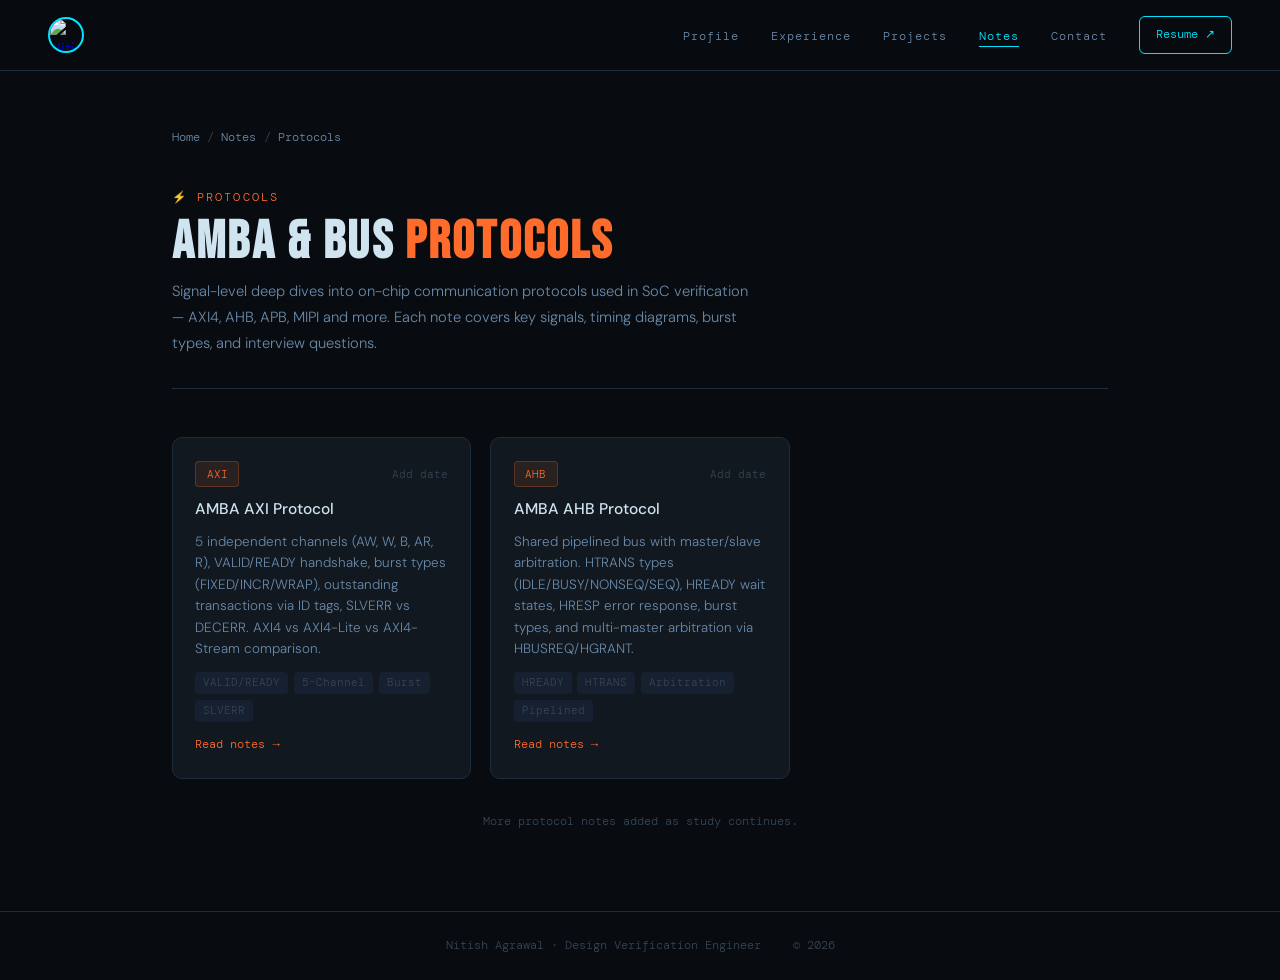
==== notes/protocols/index.html @ a8ee8c74 "Test 1" ====
<!DOCTYPE html>
<html lang="en">
<head>
  <meta charset="UTF-8" /><meta name="viewport" content="width=device-width, initial-scale=1.0"/>
  <title>Protocols</title>
  <link rel="preconnect" href="https://fonts.googleapis.com">
  <link href="https://fonts.googleapis.com/css2?family=Bebas+Neue&family=DM+Mono:ital,wght@0,400;0,500;1,400&family=DM+Sans:wght@300;400;500&display=swap" rel="stylesheet">
  <link rel="stylesheet" href="../shared.css" />
</head>
<body class="protocols">

<nav>
  <div class="nav-logo">
    <a href="../../index.html" class="nav-avatar-link">
      <img src="../../profile.jpg" alt="Nitish" class="nav-avatar-img" />
    </a>
  </div>
  <ul class="nav-links">
    <li><a href="../../index.html#profile"    class="nav-link">Profile</a></li>
    <li><a href="../../index.html#experience" class="nav-link">Experience</a></li>
    <li><a href="../../index.html#projects"   class="nav-link">Projects</a></li>
    <li><a href="../../index.html#notes"      class="nav-link active">Notes</a></li>
    <li><a href="../../index.html#contact"    class="nav-link">Contact</a></li>
  </ul>
  <a href="../../resume.pdf" class="nav-resume" target="_blank">Resume ↗</a>
</nav>

<main class="hub-page">
  <div class="breadcrumb">
    <a href="../../index.html">Home</a>
    <span class="sep">/</span>
    <a href="../../index.html#notes">Notes</a>
    <span class="sep">/</span>
    <span class="current">Protocols</span>
  </div>

  <header class="hub-header">
    <span class="hub-eyebrow" style="color:var(--accent2);">⚡ Protocols</span>
    <h2 class="hub-title">AMBA &amp; Bus <em style="color:var(--accent2);">Protocols</em></h2>
    <p class="hub-desc">
      Signal-level deep dives into on-chip communication protocols used in SoC verification —
      AXI4, AHB, APB, MIPI and more. Each note covers key signals, timing diagrams,
      burst types, and interview questions.
    </p>
  </header>

  <!-- =====================================================
    HOW TO ADD A NEW PROTOCOL NOTE:
    1. Copy one <a class="note-card"> block below
    2. Change: href, card-date, card-title, card-summary, card-tags
    3. Create that .html file by copying _template.html
    4. git add . && git commit -m "Add APB notes" && git push
  ===================================================== -->
  <div class="notes-grid">

    <a class="note-card" href="../protocols/axi/axi-protocol.html">
      <div class="card-top">
        <span class="card-badge badge-protocols">AXI</span>
        <span class="card-date">Add date</span>
      </div>
      <h3 class="card-title">AMBA AXI Protocol</h3>
      <p class="card-summary">
        5 independent channels (AW, W, B, AR, R), VALID/READY handshake,
        burst types (FIXED/INCR/WRAP), outstanding transactions via ID tags,
        SLVERR vs DECERR. AXI4 vs AXI4-Lite vs AXI4-Stream comparison.
      </p>
      <div class="card-tags">
        <span>VALID/READY</span><span>5-Channel</span><span>Burst</span><span>SLVERR</span>
      </div>
      <span class="card-link">Read notes →</span>
    </a>

    <a class="note-card" href="../protocols/ahb/ahb-protocol.html">
      <div class="card-top">
        <span class="card-badge badge-protocols">AHB</span>
        <span class="card-date">Add date</span>
      </div>
      <h3 class="card-title">AMBA AHB Protocol</h3>
      <p class="card-summary">
        Shared pipelined bus with master/slave arbitration. HTRANS types
        (IDLE/BUSY/NONSEQ/SEQ), HREADY wait states, HRESP error response,
        burst types, and multi-master arbitration via HBUSREQ/HGRANT.
      </p>
      <div class="card-tags">
        <span>HREADY</span><span>HTRANS</span><span>Arbitration</span><span>Pipelined</span>
      </div>
      <span class="card-link">Read notes →</span>
    </a>

    <!-- PASTE NEW CARDS ABOVE THIS LINE -->

  </div>
  <p class="hub-cta">More protocol notes added as study continues.</p>
</main>

<footer>
  <span>Nitish Agrawal · Design Verification Engineer</span>
  <span id="yr"></span>
</footer>
<script>document.getElementById('yr').textContent = '© ' + new Date().getFullYear();</script>
</body>
</html>
---- notes/shared.css ----
/* ============================================================
   _shared.css  —  used by EVERY hub page and note page
   Location: notes/_shared.css
   Referenced as: href="../_shared.css"   (from notes/protocols/)
                  href="../_shared.css"   (from notes/systemverilog/)
   ============================================================ */

/* ── DESIGN TOKENS (same as main site) ── */
:root {
  --bg:         #080c10;
  --surface:    #111820;
  --surface2:   #162030;
  --border:     #1e2d3d;
  --border2:    #243040;
  --accent:     #00e5ff;
  --accent2:    #ff6b2b;
  --accent3:    #39ff14;
  --text:       #d0e4f0;
  --text-muted: #6a8aaa;
  --text-dim:   #354555;
  --font-display: 'Bebas Neue', sans-serif;
  --font-mono:    'DM Mono', monospace;
  --font-body:    'DM Sans', sans-serif;
  --radius: 10px;
  --tr: 0.22s cubic-bezier(.4,0,.2,1);
}

*, *::before, *::after { box-sizing: border-box; margin: 0; padding: 0; }
html { scroll-behavior: smooth; }
body {
  background: var(--bg);
  color: var(--text);
  font-family: var(--font-body);
  font-weight: 300;
  line-height: 1.7;
}

/* ── NAV ─────────────────────────────────────────────────── */
nav {
  position: fixed;
  top: 0; left: 0; right: 0;
  z-index: 100;
  display: flex;
  align-items: center;
  gap: 2rem;
  padding: 1rem 3rem;
  background: rgba(8,12,16,0.92);
  backdrop-filter: blur(16px);
  border-bottom: 1px solid var(--border);
}
/* avatar (logo) */
.nav-logo { margin-right: auto; }
.nav-avatar-link { display: flex; align-items: center; text-decoration: none; }
.nav-avatar-img {
  width: 36px; height: 36px;
  border-radius: 50%;
  object-fit: cover;
  object-position: top center;
  border: 2px solid var(--accent);
  transition: box-shadow var(--tr), transform var(--tr);
}
.nav-avatar-img:hover { box-shadow: 0 0 0 3px rgba(0,229,255,0.25); transform: scale(1.05); }
/* links */
.nav-links { display: flex; gap: 2rem; list-style: none; }
.nav-link {
  font-family: var(--font-mono);
  font-size: 0.78rem;
  color: var(--text-muted);
  text-decoration: none;
  letter-spacing: 0.08em;
  transition: color var(--tr);
  position: relative;
}
.nav-link::after {
  content: '';
  position: absolute;
  bottom: -3px; left: 0; right: 0;
  height: 1px;
  background: var(--accent);
  transform: scaleX(0);
  transition: transform var(--tr);
}
.nav-link:hover, .nav-link.active { color: var(--accent); }
.nav-link:hover::after, .nav-link.active::after { transform: scaleX(1); }
/* resume button */
.nav-resume {
  font-family: var(--font-mono);
  font-size: 0.78rem;
  padding: 0.45rem 1rem;
  border: 1px solid var(--accent);
  color: var(--accent);
  border-radius: 6px;
  text-decoration: none;
  transition: all var(--tr);
}
.nav-resume:hover { background: var(--accent); color: var(--bg); }

/* ── BREADCRUMB ──────────────────────────────────────────── */
.breadcrumb {
  display: flex;
  align-items: center;
  gap: 0.45rem;
  font-family: var(--font-mono);
  font-size: 0.72rem;
  color: var(--text-dim);
  margin-bottom: 2.5rem;
  flex-wrap: wrap;
}
.breadcrumb a { color: var(--text-muted); text-decoration: none; transition: color var(--tr); }
.breadcrumb a:hover { color: var(--accent); }
.breadcrumb .sep { color: var(--text-dim); }
.breadcrumb .current { color: var(--text-muted); }

/* ── HUB PAGE (folder index) ─────────────────────────────── */
.hub-page {
  max-width: 1000px;
  margin: 0 auto;
  padding: 8rem 2rem 5rem;
}

.hub-header {
  margin-bottom: 3rem;
  padding-bottom: 2rem;
  border-bottom: 1px solid var(--border);
}
.hub-eyebrow {
  font-family: var(--font-mono);
  font-size: 0.72rem;
  letter-spacing: 0.18em;
  text-transform: uppercase;
  display: block;
  margin-bottom: 0.5rem;
}
.hub-title {
  font-family: var(--font-display);
  font-size: clamp(2.2rem, 5vw, 3.4rem);
  letter-spacing: 0.04em;
  line-height: 1;
  margin-bottom: 0.6rem;
}
.hub-title em { font-style: normal; }
.hub-desc {
  font-size: 0.92rem;
  color: var(--text-muted);
  max-width: 580px;
  line-height: 1.75;
}

/* Note cards grid (inside hub) */
.notes-grid {
  display: grid;
  grid-template-columns: repeat(auto-fill, minmax(280px, 1fr));
  gap: 1.2rem;
}

.note-card {
  display: flex;
  flex-direction: column;
  gap: 0.75rem;
  background: var(--surface);
  border: 1px solid var(--border);
  border-radius: var(--radius);
  padding: 1.4rem;
  text-decoration: none;
  color: inherit;
  position: relative;
  overflow: hidden;
  transition: border-color var(--tr), transform var(--tr), box-shadow var(--tr);
}
.note-card::before {
  content: '';
  position: absolute;
  top: 0; left: 0; right: 0;
  height: 2px;
  transform: scaleX(0);
  transform-origin: left;
  transition: transform 0.3s ease;
}
.note-card:hover {
  border-color: var(--border2);
  transform: translateY(-3px);
  box-shadow: 0 12px 36px rgba(0,0,0,0.35);
}
.note-card:hover::before { transform: scaleX(1); }

/* Each folder can set its own accent for ::before */
.protocols  .note-card::before { background: linear-gradient(90deg, var(--accent2), var(--accent)); }
.sv         .note-card::before { background: linear-gradient(90deg, var(--accent3), var(--accent)); }
.uvm        .note-card::before { background: linear-gradient(90deg, var(--accent),  var(--accent2)); }
.concepts   .note-card::before { background: linear-gradient(90deg, #fbbf24, var(--accent2)); }
.behavioral .note-card::before { background: linear-gradient(90deg, #c084fc, var(--accent2)); }

.card-top { display: flex; justify-content: space-between; align-items: center; }

.card-badge {
  font-family: var(--font-mono);
  font-size: 0.67rem;
  padding: 0.18rem 0.65rem;
  border-radius: 4px;
}
/* Colours set per-folder via a class on <body> or inline style */
.badge-protocols { background: rgba(255,107,43,0.1); color: var(--accent2); border: 1px solid rgba(255,107,43,0.25); }
.badge-sv        { background: rgba(57,255,20,0.08); color: var(--accent3); border: 1px solid rgba(57,255,20,0.22); }
.badge-uvm       { background: rgba(0,229,255,0.08); color: var(--accent);  border: 1px solid rgba(0,229,255,0.22); }
.badge-concepts  { background: rgba(251,191,36,0.08);color: #fbbf24;        border: 1px solid rgba(251,191,36,0.22); }
.badge-behavioral{ background: rgba(192,132,252,0.08);color:#c084fc;        border: 1px solid rgba(192,132,252,0.22); }

.card-date { font-family: var(--font-mono); font-size: 0.67rem; color: var(--text-dim); }
.card-title { font-family: var(--font-body); font-size: 0.97rem; font-weight: 500; line-height: 1.3; color: var(--text); }
.card-summary { font-size: 0.84rem; color: var(--text-muted); line-height: 1.6; flex: 1; }
.card-tags { display: flex; flex-wrap: wrap; gap: 0.35rem; }
.card-tags span { font-family: var(--font-mono); font-size: 0.66rem; padding: 0.14rem 0.5rem; background: var(--surface2); border-radius: 4px; color: var(--text-dim); }
.card-link {
  font-family: var(--font-mono);
  font-size: 0.77rem;
  color: var(--accent2);
  display: inline-flex;
  align-items: center;
  gap: 0.3rem;
  transition: gap var(--tr), color var(--tr);
  align-self: flex-start;
}
.note-card:hover .card-link { color: var(--accent); gap: 0.6rem; }

.hub-cta {
  font-family: var(--font-mono);
  font-size: 0.75rem;
  color: var(--text-dim);
  margin-top: 2rem;
  text-align: center;
}

/* ── NOTE PAGE (individual note) ─────────────────────────── */
.note-page {
  max-width: 800px;
  margin: 0 auto;
  padding: 8rem 2rem 5rem;
}

.note-header {
  margin-bottom: 3rem;
  padding-bottom: 2rem;
  border-bottom: 1px solid var(--border);
}
.note-eyebrow {
  font-family: var(--font-mono);
  font-size: 0.7rem;
  padding: 0.22rem 0.75rem;
  border-radius: 4px;
  display: inline-block;
  margin-bottom: 1rem;
}
.note-title {
  font-family: var(--font-display);
  font-size: clamp(2rem, 5vw, 3rem);
  letter-spacing: 0.04em;
  line-height: 1.05;
  margin-bottom: 0.75rem;
}
.note-meta {
  display: flex;
  gap: 1.5rem;
  flex-wrap: wrap;
  font-family: var(--font-mono);
  font-size: 0.72rem;
  color: var(--text-muted);
}

/* ── NOTE BODY CONTENT ───────────────────────────────────── */
.note-body { display: flex; flex-direction: column; }

.note-body h2 {
  font-family: var(--font-display);
  font-size: 1.55rem;
  letter-spacing: 0.04em;
  margin: 2.5rem 0 1rem;
  padding-bottom: 0.4rem;
  border-bottom: 1px solid var(--border);
}
.note-body h3 { font-size: 1rem; font-weight: 500; color: var(--text); margin: 1.8rem 0 0.6rem; }
.note-body p  { font-size: 0.92rem; color: var(--text-muted); margin-bottom: 1rem; line-height: 1.8; }

.note-body ul, .note-body ol { margin: 0 0 1.2rem 1.4rem; display: flex; flex-direction: column; gap: 0.4rem; }
.note-body li { font-size: 0.91rem; color: var(--text-muted); line-height: 1.7; }
.note-body strong { color: var(--text); font-weight: 500; }
.note-body em { font-style: normal; }

.note-body pre {
  background: var(--surface);
  border: 1px solid var(--border2);
  border-radius: var(--radius);
  padding: 1.3rem;
  overflow-x: auto;
  margin: 1rem 0 1.5rem;
}
.note-body code { font-family: var(--font-mono); font-size: 0.83rem; line-height: 1.6; color: var(--text); }
.note-body p code, .note-body li code {
  background: var(--surface2);
  padding: 0.1em 0.4em;
  border-radius: 4px;
  font-size: 0.81rem;
  color: var(--accent);
  border: 1px solid var(--border);
}

/* Callout boxes */
.callout      { border-left: 3px solid var(--accent);  background: rgba(0,229,255,0.04); padding: 1rem 1.4rem; border-radius: 0 var(--radius) var(--radius) 0; margin: 1.2rem 0; }
.callout.warn { border-color: var(--accent2); background: rgba(255,107,43,0.04); }
.callout.tip  { border-color: var(--accent3); background: rgba(57,255,20,0.04);  }
.callout p { margin: 0; font-size: 0.87rem; }

/* Table */
.note-body table { width: 100%; border-collapse: collapse; font-family: var(--font-mono); font-size: 0.81rem; margin: 1rem 0 1.5rem; }
.note-body th { background: var(--surface2); padding: 0.6rem 0.9rem; text-align: left; border: 1px solid var(--border2); font-weight: 500; }
.note-body td { padding: 0.55rem 0.9rem; border: 1px solid var(--border); color: var(--text-muted); vertical-align: top; }
.note-body tr:hover td { background: var(--surface); }

hr { border: none; border-top: 1px solid var(--border); margin: 2.5rem 0; }

/* ── FOOTER ──────────────────────────────────────────────── */
footer {
  border-top: 1px solid var(--border);
  padding: 1.5rem 2.5rem;
  font-family: var(--font-mono);
  font-size: 0.72rem;
  color: var(--text-dim);
  display: flex;
  justify-content: center;
  gap: 2rem;
}

/* ── RESPONSIVE ──────────────────────────────────────────── */
@media (max-width: 768px) {
  nav { padding: 1rem 1.5rem; }
  .nav-links { display: none; }
  .hub-page, .note-page { padding: 7rem 1.2rem 4rem; }
  .notes-grid { grid-template-columns: 1fr; }
}
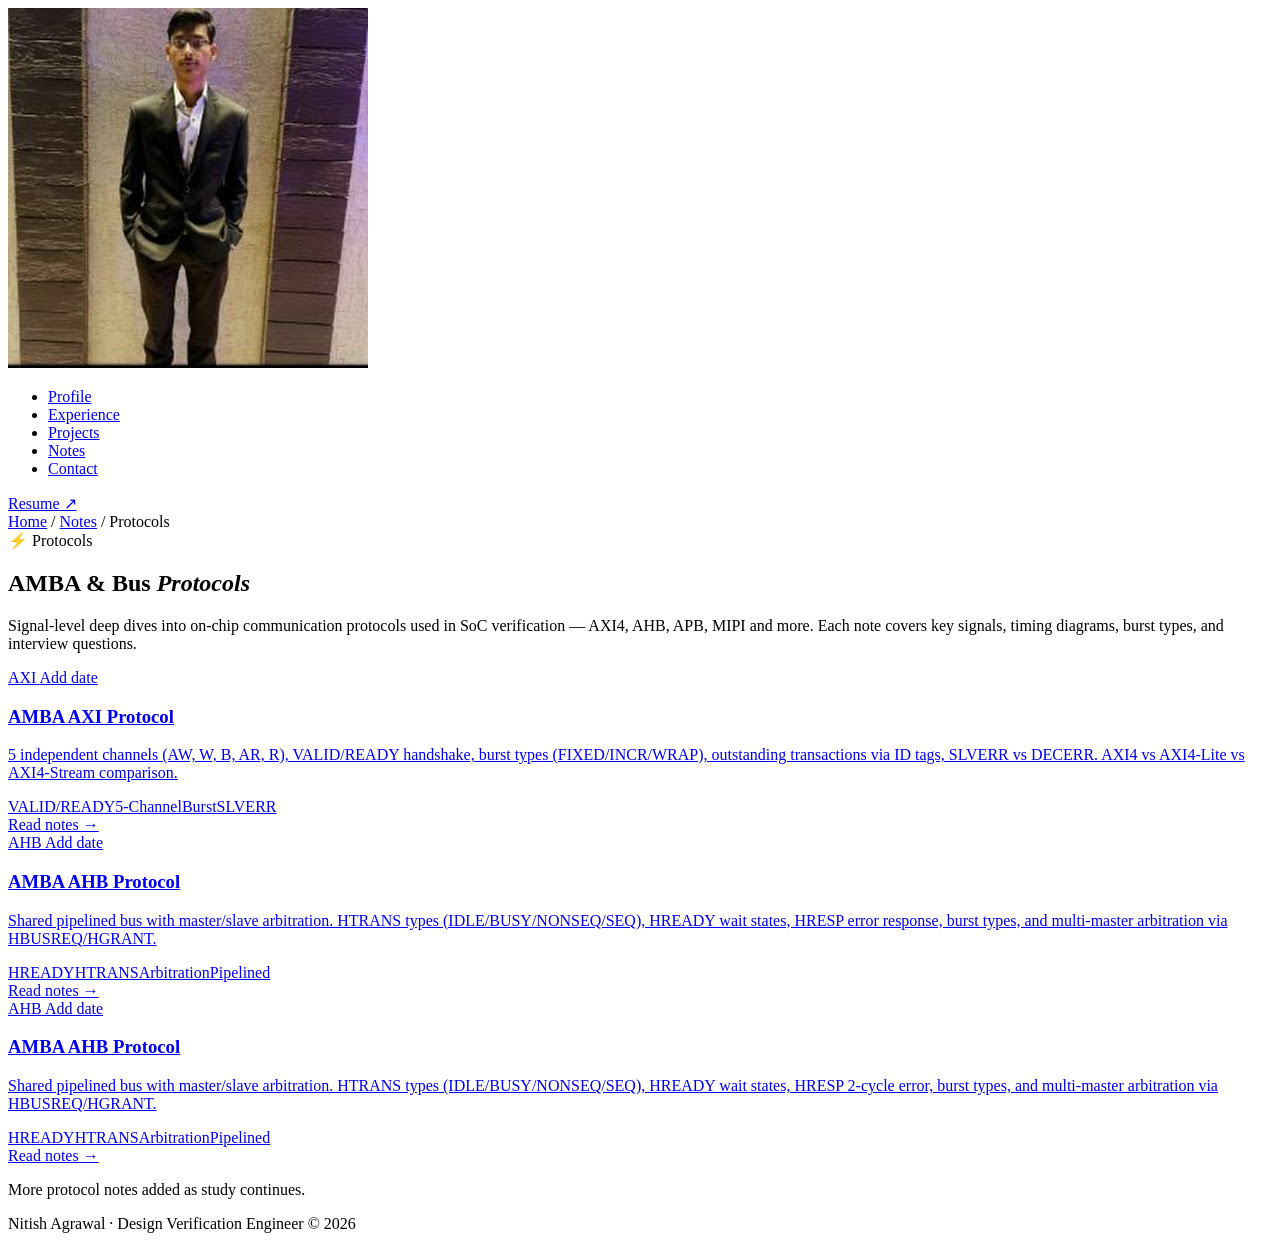
==== commit 52cea8ca: "Phone version" ====
--- a/notes/protocols/index.html
+++ b/notes/protocols/index.html
@@ -2,10 +2,10 @@
 <html lang="en">
 <head>
   <meta charset="UTF-8" /><meta name="viewport" content="width=device-width, initial-scale=1.0"/>
-  <title>Protocols</title>
+  <title>Protocols — Nitish Agrawal</title>
   <link rel="preconnect" href="https://fonts.googleapis.com">
   <link href="https://fonts.googleapis.com/css2?family=Bebas+Neue&family=DM+Mono:ital,wght@0,400;0,500;1,400&family=DM+Sans:wght@300;400;500&display=swap" rel="stylesheet">
-  <link rel="stylesheet" href="../shared.css" />
+  <link rel="stylesheet" href="../_shared.css" />
 </head>
 <body class="protocols">
 
@@ -53,7 +53,7 @@
   ===================================================== -->
   <div class="notes-grid">
 
-    <a class="note-card" href="../protocols/axi/axi-protocol.html">
+    <a class="note-card" href="axi-protocol.html">
       <div class="card-top">
         <span class="card-badge badge-protocols">AXI</span>
         <span class="card-date">Add date</span>
@@ -70,7 +70,7 @@
       <span class="card-link">Read notes →</span>
     </a>
 
-    <a class="note-card" href="../protocols/ahb/ahb-protocol.html">
+    <a class="note-card" href="ahb-protocol.html">
       <div class="card-top">
         <span class="card-badge badge-protocols">AHB</span>
         <span class="card-date">Add date</span>
@@ -79,6 +79,23 @@
       <p class="card-summary">
         Shared pipelined bus with master/slave arbitration. HTRANS types
         (IDLE/BUSY/NONSEQ/SEQ), HREADY wait states, HRESP error response,
+        burst types, and multi-master arbitration via HBUSREQ/HGRANT.
+      </p>
+      <div class="card-tags">
+        <span>HREADY</span><span>HTRANS</span><span>Arbitration</span><span>Pipelined</span>
+      </div>
+      <span class="card-link">Read notes →</span>
+    </a>
+
+    <a class="note-card" href="ahb-protocol.html">
+      <div class="card-top">
+        <span class="card-badge badge-protocols">AHB</span>
+        <span class="card-date">Add date</span>
+      </div>
+      <h3 class="card-title">AMBA AHB Protocol</h3>
+      <p class="card-summary">
+        Shared pipelined bus with master/slave arbitration. HTRANS types
+        (IDLE/BUSY/NONSEQ/SEQ), HREADY wait states, HRESP 2-cycle error,
         burst types, and multi-master arbitration via HBUSREQ/HGRANT.
       </p>
       <div class="card-tags">
@@ -98,5 +115,26 @@
   <span id="yr"></span>
 </footer>
 <script>document.getElementById('yr').textContent = '© ' + new Date().getFullYear();</script>
+
+  <script>
+  // Mobile hamburger
+  (function() {
+    var btn = document.getElementById('navHamburger');
+    var drawer = document.getElementById('navDrawer');
+    if (!btn || !drawer) return;
+    btn.addEventListener('click', function(e) {
+      e.stopPropagation();
+      drawer.classList.toggle('open');
+    });
+    drawer.querySelectorAll('a').forEach(function(a) {
+      a.addEventListener('click', function() { drawer.classList.remove('open'); });
+    });
+    document.addEventListener('click', function(e) {
+      if (!btn.contains(e.target) && !drawer.contains(e.target)) {
+        drawer.classList.remove('open');
+      }
+    });
+  })();
+  </script>
 </body>
-</html>+</html>
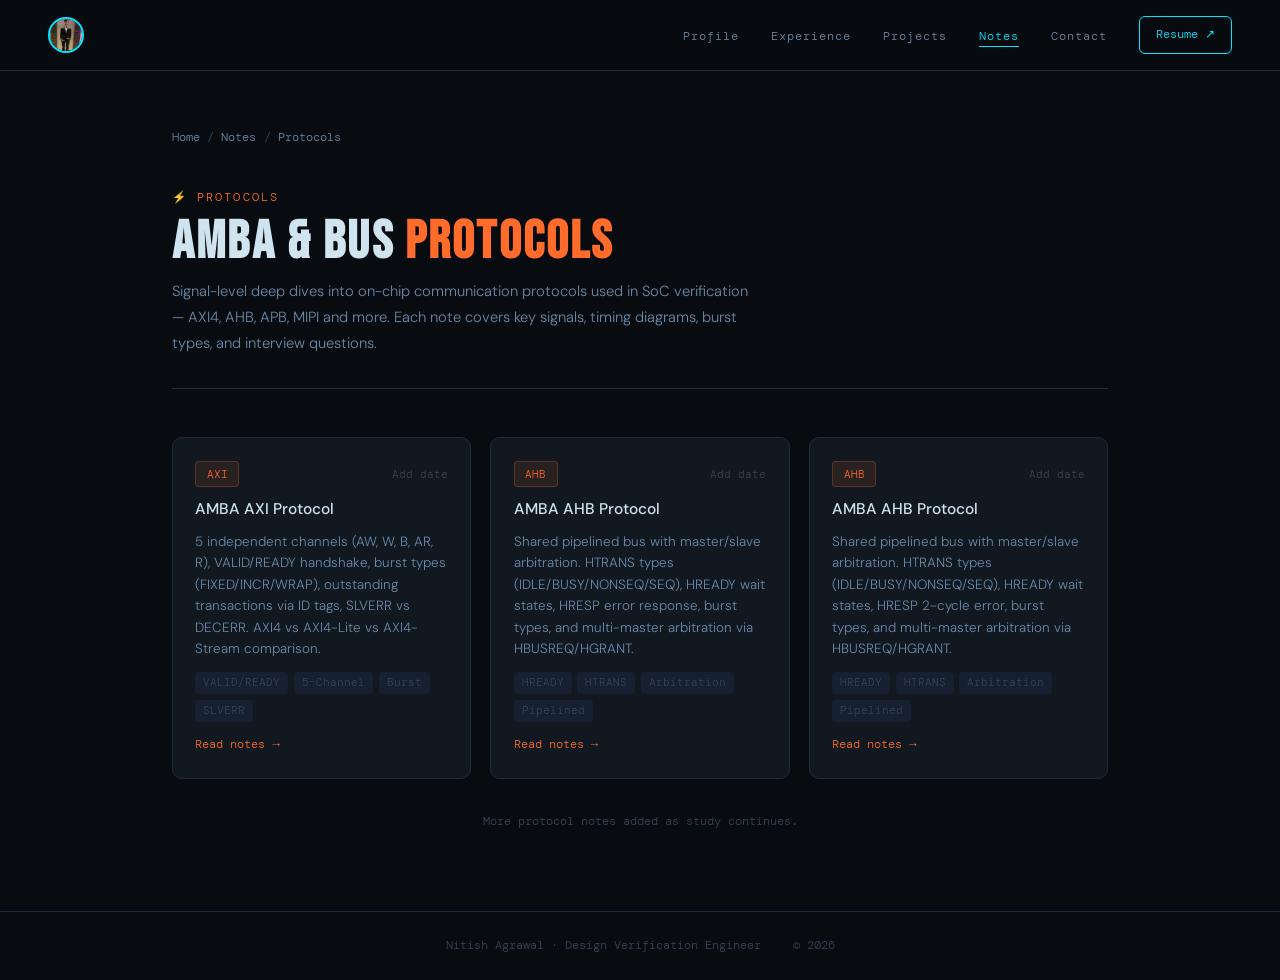
==== commit aee155f5: "Phone version" ====
--- a/notes/protocols/index.html
+++ b/notes/protocols/index.html
@@ -5,7 +5,7 @@
   <title>Protocols — Nitish Agrawal</title>
   <link rel="preconnect" href="https://fonts.googleapis.com">
   <link href="https://fonts.googleapis.com/css2?family=Bebas+Neue&family=DM+Mono:ital,wght@0,400;0,500;1,400&family=DM+Sans:wght@300;400;500&display=swap" rel="stylesheet">
-  <link rel="stylesheet" href="../_shared.css" />
+  <link rel="stylesheet" href="../shared.css" />
 </head>
 <body class="protocols">
 
--- a/notes/shared.css
+++ b/notes/shared.css
@@ -0,0 +1,405 @@
+/* ============================================================
+   _shared.css  —  used by EVERY hub page and note page
+   Location: notes/_shared.css
+   Referenced as: href="../_shared.css"   (from notes/protocols/)
+                  href="../_shared.css"   (from notes/systemverilog/)
+   ============================================================ */
+
+/* ── DESIGN TOKENS (same as main site) ── */
+:root {
+  --bg:         #080c10;
+  --surface:    #111820;
+  --surface2:   #162030;
+  --border:     #1e2d3d;
+  --border2:    #243040;
+  --accent:     #00e5ff;
+  --accent2:    #ff6b2b;
+  --accent3:    #39ff14;
+  --text:       #d0e4f0;
+  --text-muted: #6a8aaa;
+  --text-dim:   #354555;
+  --font-display: 'Bebas Neue', sans-serif;
+  --font-mono:    'DM Mono', monospace;
+  --font-body:    'DM Sans', sans-serif;
+  --radius: 10px;
+  --tr: 0.22s cubic-bezier(.4,0,.2,1);
+}
+
+*, *::before, *::after { box-sizing: border-box; margin: 0; padding: 0; }
+html { scroll-behavior: smooth; }
+body {
+  background: var(--bg);
+  color: var(--text);
+  font-family: var(--font-body);
+  font-weight: 300;
+  line-height: 1.7;
+}
+
+/* ── NAV ─────────────────────────────────────────────────── */
+nav {
+  position: fixed;
+  top: 0; left: 0; right: 0;
+  z-index: 100;
+  display: flex;
+  align-items: center;
+  gap: 2rem;
+  padding: 1rem 3rem;
+  background: rgba(8,12,16,0.92);
+  backdrop-filter: blur(16px);
+  border-bottom: 1px solid var(--border);
+}
+/* avatar (logo) */
+.nav-logo { margin-right: auto; }
+.nav-avatar-link { display: flex; align-items: center; text-decoration: none; }
+.nav-avatar-img {
+  width: 36px; height: 36px;
+  border-radius: 50%;
+  object-fit: cover;
+  object-position: top center;
+  border: 2px solid var(--accent);
+  transition: box-shadow var(--tr), transform var(--tr);
+}
+.nav-avatar-img:hover { box-shadow: 0 0 0 3px rgba(0,229,255,0.25); transform: scale(1.05); }
+/* links */
+.nav-links { display: flex; gap: 2rem; list-style: none; }
+.nav-link {
+  font-family: var(--font-mono);
+  font-size: 0.78rem;
+  color: var(--text-muted);
+  text-decoration: none;
+  letter-spacing: 0.08em;
+  transition: color var(--tr);
+  position: relative;
+}
+.nav-link::after {
+  content: '';
+  position: absolute;
+  bottom: -3px; left: 0; right: 0;
+  height: 1px;
+  background: var(--accent);
+  transform: scaleX(0);
+  transition: transform var(--tr);
+}
+.nav-link:hover, .nav-link.active { color: var(--accent); }
+.nav-link:hover::after, .nav-link.active::after { transform: scaleX(1); }
+/* resume button */
+.nav-resume {
+  font-family: var(--font-mono);
+  font-size: 0.78rem;
+  padding: 0.45rem 1rem;
+  border: 1px solid var(--accent);
+  color: var(--accent);
+  border-radius: 6px;
+  text-decoration: none;
+  transition: all var(--tr);
+}
+.nav-resume:hover { background: var(--accent); color: var(--bg); }
+
+/* ── BREADCRUMB ──────────────────────────────────────────── */
+.breadcrumb {
+  display: flex;
+  align-items: center;
+  gap: 0.45rem;
+  font-family: var(--font-mono);
+  font-size: 0.72rem;
+  color: var(--text-dim);
+  margin-bottom: 2.5rem;
+  flex-wrap: wrap;
+}
+.breadcrumb a { color: var(--text-muted); text-decoration: none; transition: color var(--tr); }
+.breadcrumb a:hover { color: var(--accent); }
+.breadcrumb .sep { color: var(--text-dim); }
+.breadcrumb .current { color: var(--text-muted); }
+
+/* ── HUB PAGE (folder index) ─────────────────────────────── */
+.hub-page {
+  max-width: 1000px;
+  margin: 0 auto;
+  padding: 8rem 2rem 5rem;
+}
+
+.hub-header {
+  margin-bottom: 3rem;
+  padding-bottom: 2rem;
+  border-bottom: 1px solid var(--border);
+}
+.hub-eyebrow {
+  font-family: var(--font-mono);
+  font-size: 0.72rem;
+  letter-spacing: 0.18em;
+  text-transform: uppercase;
+  display: block;
+  margin-bottom: 0.5rem;
+}
+.hub-title {
+  font-family: var(--font-display);
+  font-size: clamp(2.2rem, 5vw, 3.4rem);
+  letter-spacing: 0.04em;
+  line-height: 1;
+  margin-bottom: 0.6rem;
+}
+.hub-title em { font-style: normal; }
+.hub-desc {
+  font-size: 0.92rem;
+  color: var(--text-muted);
+  max-width: 580px;
+  line-height: 1.75;
+}
+
+/* Note cards grid (inside hub) */
+.notes-grid {
+  display: grid;
+  grid-template-columns: repeat(auto-fill, minmax(280px, 1fr));
+  gap: 1.2rem;
+}
+
+.note-card {
+  display: flex;
+  flex-direction: column;
+  gap: 0.75rem;
+  background: var(--surface);
+  border: 1px solid var(--border);
+  border-radius: var(--radius);
+  padding: 1.4rem;
+  text-decoration: none;
+  color: inherit;
+  position: relative;
+  overflow: hidden;
+  transition: border-color var(--tr), transform var(--tr), box-shadow var(--tr);
+}
+.note-card::before {
+  content: '';
+  position: absolute;
+  top: 0; left: 0; right: 0;
+  height: 2px;
+  transform: scaleX(0);
+  transform-origin: left;
+  transition: transform 0.3s ease;
+}
+.note-card:hover {
+  border-color: var(--border2);
+  transform: translateY(-3px);
+  box-shadow: 0 12px 36px rgba(0,0,0,0.35);
+}
+.note-card:hover::before { transform: scaleX(1); }
+
+/* Each folder can set its own accent for ::before */
+.protocols  .note-card::before { background: linear-gradient(90deg, var(--accent2), var(--accent)); }
+.sv         .note-card::before { background: linear-gradient(90deg, var(--accent3), var(--accent)); }
+.uvm        .note-card::before { background: linear-gradient(90deg, var(--accent),  var(--accent2)); }
+.concepts   .note-card::before { background: linear-gradient(90deg, #fbbf24, var(--accent2)); }
+.behavioral .note-card::before { background: linear-gradient(90deg, #c084fc, var(--accent2)); }
+
+.card-top { display: flex; justify-content: space-between; align-items: center; }
+
+.card-badge {
+  font-family: var(--font-mono);
+  font-size: 0.67rem;
+  padding: 0.18rem 0.65rem;
+  border-radius: 4px;
+}
+/* Colours set per-folder via a class on <body> or inline style */
+.badge-protocols { background: rgba(255,107,43,0.1); color: var(--accent2); border: 1px solid rgba(255,107,43,0.25); }
+.badge-sv        { background: rgba(57,255,20,0.08); color: var(--accent3); border: 1px solid rgba(57,255,20,0.22); }
+.badge-uvm       { background: rgba(0,229,255,0.08); color: var(--accent);  border: 1px solid rgba(0,229,255,0.22); }
+.badge-concepts  { background: rgba(251,191,36,0.08);color: #fbbf24;        border: 1px solid rgba(251,191,36,0.22); }
+.badge-behavioral{ background: rgba(192,132,252,0.08);color:#c084fc;        border: 1px solid rgba(192,132,252,0.22); }
+
+.card-date { font-family: var(--font-mono); font-size: 0.67rem; color: var(--text-dim); }
+.card-title { font-family: var(--font-body); font-size: 0.97rem; font-weight: 500; line-height: 1.3; color: var(--text); }
+.card-summary { font-size: 0.84rem; color: var(--text-muted); line-height: 1.6; flex: 1; }
+.card-tags { display: flex; flex-wrap: wrap; gap: 0.35rem; }
+.card-tags span { font-family: var(--font-mono); font-size: 0.66rem; padding: 0.14rem 0.5rem; background: var(--surface2); border-radius: 4px; color: var(--text-dim); }
+.card-link {
+  font-family: var(--font-mono);
+  font-size: 0.77rem;
+  color: var(--accent2);
+  display: inline-flex;
+  align-items: center;
+  gap: 0.3rem;
+  transition: gap var(--tr), color var(--tr);
+  align-self: flex-start;
+}
+.note-card:hover .card-link { color: var(--accent); gap: 0.6rem; }
+
+.hub-cta {
+  font-family: var(--font-mono);
+  font-size: 0.75rem;
+  color: var(--text-dim);
+  margin-top: 2rem;
+  text-align: center;
+}
+
+/* ── NOTE PAGE (individual note) ─────────────────────────── */
+.note-page {
+  max-width: 800px;
+  margin: 0 auto;
+  padding: 8rem 2rem 5rem;
+}
+
+.note-header {
+  margin-bottom: 3rem;
+  padding-bottom: 2rem;
+  border-bottom: 1px solid var(--border);
+}
+.note-eyebrow {
+  font-family: var(--font-mono);
+  font-size: 0.7rem;
+  padding: 0.22rem 0.75rem;
+  border-radius: 4px;
+  display: inline-block;
+  margin-bottom: 1rem;
+}
+.note-title {
+  font-family: var(--font-display);
+  font-size: clamp(2rem, 5vw, 3rem);
+  letter-spacing: 0.04em;
+  line-height: 1.05;
+  margin-bottom: 0.75rem;
+}
+.note-meta {
+  display: flex;
+  gap: 1.5rem;
+  flex-wrap: wrap;
+  font-family: var(--font-mono);
+  font-size: 0.72rem;
+  color: var(--text-muted);
+}
+
+/* ── NOTE BODY CONTENT ───────────────────────────────────── */
+.note-body { display: flex; flex-direction: column; }
+
+.note-body h2 {
+  font-family: var(--font-display);
+  font-size: 1.55rem;
+  letter-spacing: 0.04em;
+  margin: 2.5rem 0 1rem;
+  padding-bottom: 0.4rem;
+  border-bottom: 1px solid var(--border);
+}
+.note-body h3 { font-size: 1rem; font-weight: 500; color: var(--text); margin: 1.8rem 0 0.6rem; }
+.note-body p  { font-size: 0.92rem; color: var(--text-muted); margin-bottom: 1rem; line-height: 1.8; }
+
+.note-body ul, .note-body ol { margin: 0 0 1.2rem 1.4rem; display: flex; flex-direction: column; gap: 0.4rem; }
+.note-body li { font-size: 0.91rem; color: var(--text-muted); line-height: 1.7; }
+.note-body strong { color: var(--text); font-weight: 500; }
+.note-body em { font-style: normal; }
+
+.note-body pre {
+  background: var(--surface);
+  border: 1px solid var(--border2);
+  border-radius: var(--radius);
+  padding: 1.3rem;
+  overflow-x: auto;
+  margin: 1rem 0 1.5rem;
+}
+.note-body code { font-family: var(--font-mono); font-size: 0.83rem; line-height: 1.6; color: var(--text); }
+.note-body p code, .note-body li code {
+  background: var(--surface2);
+  padding: 0.1em 0.4em;
+  border-radius: 4px;
+  font-size: 0.81rem;
+  color: var(--accent);
+  border: 1px solid var(--border);
+}
+
+/* Callout boxes */
+.callout      { border-left: 3px solid var(--accent);  background: rgba(0,229,255,0.04); padding: 1rem 1.4rem; border-radius: 0 var(--radius) var(--radius) 0; margin: 1.2rem 0; }
+.callout.warn { border-color: var(--accent2); background: rgba(255,107,43,0.04); }
+.callout.tip  { border-color: var(--accent3); background: rgba(57,255,20,0.04);  }
+.callout p { margin: 0; font-size: 0.87rem; }
+
+/* Table */
+.note-body table { width: 100%; border-collapse: collapse; font-family: var(--font-mono); font-size: 0.81rem; margin: 1rem 0 1.5rem; }
+.note-body th { background: var(--surface2); padding: 0.6rem 0.9rem; text-align: left; border: 1px solid var(--border2); font-weight: 500; }
+.note-body td { padding: 0.55rem 0.9rem; border: 1px solid var(--border); color: var(--text-muted); vertical-align: top; }
+.note-body tr:hover td { background: var(--surface); }
+
+hr { border: none; border-top: 1px solid var(--border); margin: 2.5rem 0; }
+
+/* ── FOOTER ──────────────────────────────────────────────── */
+footer {
+  border-top: 1px solid var(--border);
+  padding: 1.5rem 2.5rem;
+  font-family: var(--font-mono);
+  font-size: 0.72rem;
+  color: var(--text-dim);
+  display: flex;
+  justify-content: center;
+  gap: 2rem;
+}
+
+/* ── HAMBURGER BUTTON ────────────────────────────────────── */
+.nav-hamburger {
+  display: none;               /* hidden on desktop */
+  flex-direction: column;
+  gap: 5px;
+  background: none;
+  border: none;
+  cursor: pointer;
+  padding: 4px;
+  margin-left: auto;
+}
+.nav-hamburger span {
+  display: block;
+  width: 22px; height: 2px;
+  background: var(--text-muted);
+  border-radius: 2px;
+  transition: all 0.22s ease;
+}
+
+/* ── MOBILE DRAWER ───────────────────────────────────────── */
+.nav-drawer {
+  display: none;               /* hidden until .open added by JS */
+  position: fixed;
+  top: 57px; left: 0; right: 0;
+  z-index: 190;
+  background: rgba(8,12,16,0.97);
+  backdrop-filter: blur(16px);
+  border-bottom: 1px solid var(--border);
+  padding: 1rem 1.5rem 1.5rem;
+}
+.nav-drawer.open { display: block; }
+.nav-drawer ul   { list-style: none; display: flex; flex-direction: column; gap: 0.4rem; }
+.nav-drawer a {
+  display: block;
+  font-family: var(--font-mono);
+  font-size: 0.85rem;
+  color: var(--text-muted);
+  text-decoration: none;
+  padding: 0.55rem 0.75rem;
+  border-radius: 6px;
+  transition: all 0.22s ease;
+}
+.nav-drawer a:hover   { color: var(--accent); background: rgba(0,229,255,0.06); }
+.drawer-resume {
+  color: var(--accent) !important;
+  border: 1px solid rgba(0,229,255,0.35) !important;
+  background: rgba(0,229,255,0.07) !important;
+  margin-top: 0.3rem;
+  font-weight: 500;
+}
+
+/* ── RESPONSIVE ──────────────────────────────────────────── */
+@media (max-width: 900px) {
+  nav { padding: 0.85rem 1.5rem; gap: 0.75rem; }
+  .nav-links  { display: none; }     /* hide desktop links   */
+  .nav-resume { display: none; }     /* move resume to drawer */
+  .nav-hamburger { display: flex; }  /* show ☰ button        */
+
+  .hub-page  { padding: 7rem 1.5rem 4rem; }
+  .note-page { padding: 7rem 1.5rem 4rem; }
+  .notes-grid { grid-template-columns: 1fr 1fr; }
+}
+
+@media (max-width: 600px) {
+  nav { padding: 0.75rem 1rem; }
+
+  .hub-page  { padding: 6rem 1.2rem 3rem; }
+  .note-page { padding: 6rem 1.2rem 3rem; }
+  .notes-grid { grid-template-columns: 1fr; }
+
+  .note-body table { font-size: 0.75rem; }
+  .note-body th, .note-body td { padding: 0.45rem 0.6rem; }
+  .note-body pre { padding: 1rem; font-size: 0.78rem; }
+}
